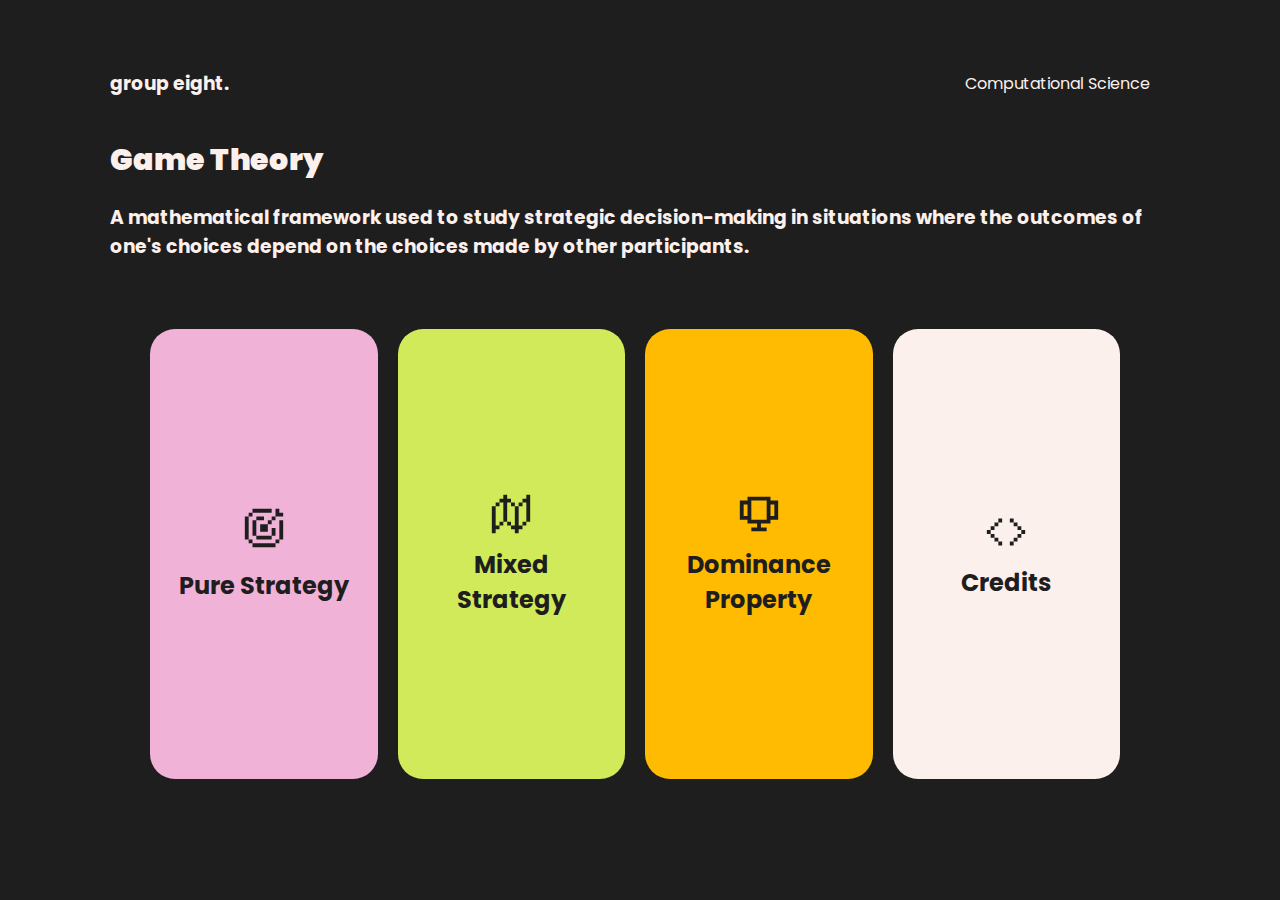
==== index.html @ 5813a45e "Inital commit" ====
<!DOCTYPE html>
<html lang="en">
<head>
    <meta charset="UTF-8">
    <meta http-equiv="X-UA-Compatible" content="IE=edge">
    <meta name="viewport" content="width=device-width, initial-scale=1.0">
    <title>Game Theory | by 8th </title>
    <link rel="stylesheet" href="style.css">
    <link rel="preconnect" href="https://fonts.googleapis.com">
    <link rel="preconnect" href="https://fonts.gstatic.com" crossorigin>
    <link href="https://fonts.googleapis.com/css2?family=Poppins&display=swap" rel="stylesheet">
</head>

<body>
    <div class="row">
      <div class="box">
        <nav>
            <h3 class ="white-txt">group eight.</h3>
            <p class="white-txt">Computational Science</p>    
        </nav>    

        <section>
            <h1 class="white-txt"><b>Game Theory</b></h1>
            <h3 class="white-txt">A mathematical framework used to study strategic decision-making in situations where the outcomes of one's choices depend on the choices made by other participants. </h3>    
        </section>
      </div>
    </div>

    <div class="row-box">
        <a href="pure.html">
          <div class="column" style="background-color: #F1B2D8;">
            <svg width="46" height="46" fill="currentColor" viewBox="0 0 24 24" xmlns="http://www.w3.org/2000/svg">
              <path d="M6 2h10v2H6V2ZM4 6V4h2v2H4Zm0 12H2V6h2v12Zm2 2H4v-2h2v2Zm12 0H6v2h12v-2Zm2-2v2h-2v-2h2Zm0 0h2V8h-2v10ZM12 6H8v2H6v8h2v2h8v-2h2v-4h-2v4H8V8h4V6Zm2 8v-4h2V8h2V6h4V4h-2V2h-2v4h-2v2h-2v2h-4v4h4Z"></path>
            </svg>
            <h2><a href="">Pure Strategy</a></h2>
          </div>
        </a>

        <div class="column" style="background-color:#D0EA59;">
          <svg width="46" height="46" fill="currentColor" viewBox="0 0 24 24" xmlns="http://www.w3.org/2000/svg">
            <path d="M8 2h2v2h2v2h-2v10H8V6H6V4h2V2ZM4 8V6h2v2H4Zm2 10v2H4v2H2V8h2v10h2Zm0 0h2v-2H6v2Zm6 0h-2v-2h2v2Zm2-10V6h-2v2h2Zm2 0h-2v10h-2v2h2v2h2v-2h2v-2h2v-2h2V2h-2v2h-2v2h-2v2Zm0 0h2V6h2v10h-2v2h-2V8Z"></path>
          </svg>
          <h2><a href="mixed.html">Mixed Strategy</a></h2>
        </div>
        <div class="column" style="background-color:#FFBB01;">
          <svg width="46" height="46" fill="currentColor" viewBox="0 0 24 24" xmlns="http://www.w3.org/2000/svg">
            <path d="M16 3H6v2H2v10h6V5h8v10h6V5h-4V3h-2Zm4 4v6h-2V7h2ZM6 13H4V7h2v6Zm12 2H6v2h12v-2Zm-7 2h2v2h3v2H8v-2h3v-2Z"></path>
          </svg>
          <h2><a href="dominance.html">Dominance Property</a></h2>

        </div>
        <div class="column" style="background-color:#FCF0EC;">
          <svg width="46" height="46" fill="currentColor" viewBox="0 0 24 24" xmlns="http://www.w3.org/2000/svg">
            <path d="M8 5h2v2H8V5ZM6 7h2v2H6V7ZM4 9h2v2H4V9Zm-2 2h2v2H2v-2Zm2 2h2v2H4v-2Zm2 2h2v2H6v-2Zm2 2h2v2H8v-2Zm8-12h-2v2h2V5Zm2 2h-2v2h2V7Zm2 2h-2v2h2V9Zm2 2h-2v2h2v-2Zm-2 2h-2v2h2v-2Zm-2 2h-2v2h2v-2Zm-2 2h-2v2h2v-2Z"></path>
          </svg>
          <h2><a href="credits.html">Credits</a></h2>
        </div>
    </div>
</body>
</html>
---- style.css ----
* {
box-sizing: border-box;

}

body{
background-color: #1E1E1E;
font-family: 'Poppins';
margin: 0;

}

.row{
    display: flex;
    justify-content: center; 
    margin: 50px;
    height: 20%;
}


nav{
    display: flex;
    justify-content: space-between;
    align-items: center;
    padding: 0px 0px 0px 0px;
    margin: 0px 80px 0px 60px;
}

section{
    margin: 0px 80px 0px 60px;
}


.row-box {
    display: flex;
    justify-content: center;
    gap: 20px;
    flex-wrap: wrap;
    margin: 0px 160px 0px 130px;
    
}


/* Create four equal columns that floats next to each other */
.column {
    flex: 0 0 calc(25% - 20px);
    display: flex;
    flex-direction: column;
    align-items: center;
    justify-content: center;
    padding: 20px;
    text-align: center;
    background-color: #F1B2D8;
    color: #1E1E1E;
    animation: "animate__fadeIn";
    animation-duration: 4s;
    border-radius: 25px;
    height: 450px;
    float: left;
    width: 25%;
    transition: transform 0.3s ease;
}

.column:hover {
    transform: scale(1.1);
  }
  
  .column img {
    transition: transform 0.3s ease-in-out;
  }
  
  .column:hover img {
    transform: scale(1.1);
  }



.row:after {
    content: "";
    display: table;
    clear: both;
}


.column svg {
margin-bottom: 10px;
}

.column h2 {
margin: 0;
}

a {
color: inherit; /* Use the color of the parent element */
text-decoration: none; /* Removes underline */
cursor: pointer;
}

p,h1,h3.white-txt{
color: #FCF0EC;
}

h1{
    font-size: 30px;
}
p.box-txt{
color: #1E1E1E;
}


/* Responsive layout - makes the four columns stack on top of each other instead of next to each other */
@media screen and (max-width: 600px) {
    .column {
    width: 100%;
    }
}

.column h2 {
    font-size: 16px;
  }
  
  @media (min-width: 768px) {
    .column h2 {
      font-size: 20px;
    }
  }
  
  @media (min-width: 992px) {
    .column h2 {
      font-size: 24px;
    }
  }
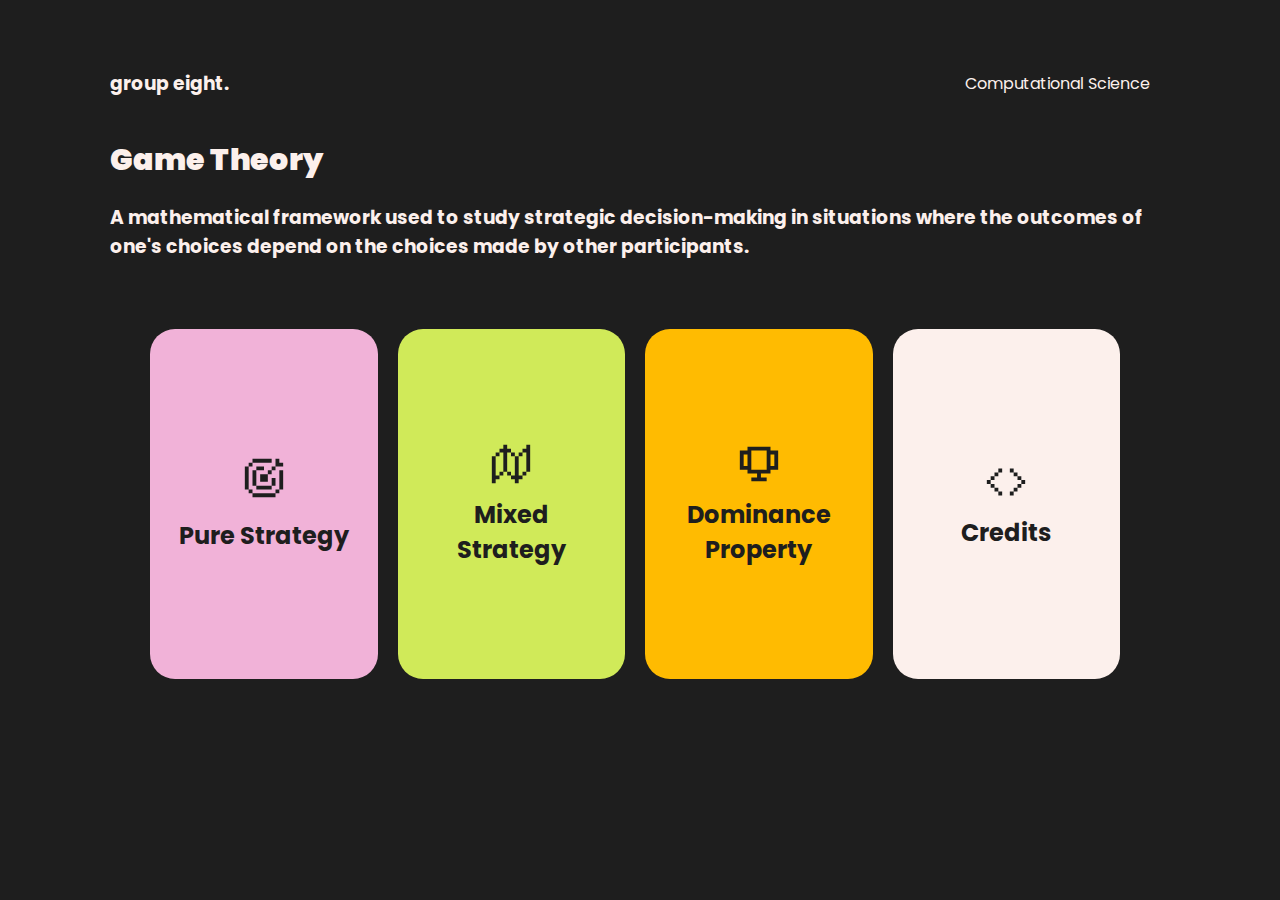
==== commit 212705cc: "Update HTML" ====
--- a/index.html
+++ b/index.html
@@ -4,7 +4,7 @@
     <meta charset="UTF-8">
     <meta http-equiv="X-UA-Compatible" content="IE=edge">
     <meta name="viewport" content="width=device-width, initial-scale=1.0">
-    <title>Game Theory | by 8th </title>
+    <title>Game Theory | 8th </title>
     <link rel="stylesheet" href="style.css">
     <link rel="preconnect" href="https://fonts.googleapis.com">
     <link rel="preconnect" href="https://fonts.gstatic.com" crossorigin>
@@ -32,7 +32,7 @@
             <svg width="46" height="46" fill="currentColor" viewBox="0 0 24 24" xmlns="http://www.w3.org/2000/svg">
               <path d="M6 2h10v2H6V2ZM4 6V4h2v2H4Zm0 12H2V6h2v12Zm2 2H4v-2h2v2Zm12 0H6v2h12v-2Zm2-2v2h-2v-2h2Zm0 0h2V8h-2v10ZM12 6H8v2H6v8h2v2h8v-2h2v-4h-2v4H8V8h4V6Zm2 8v-4h2V8h2V6h4V4h-2V2h-2v4h-2v2h-2v2h-4v4h4Z"></path>
             </svg>
-            <h2><a href="">Pure Strategy</a></h2>
+            <h2><a href="pure.html">Pure Strategy</a></h2>
           </div>
         </a>
 
--- a/style.css
+++ b/style.css
@@ -55,7 +55,7 @@
     animation: "animate__fadeIn";
     animation-duration: 4s;
     border-radius: 25px;
-    height: 450px;
+    height: 350px;
     float: left;
     width: 25%;
     transition: transform 0.3s ease;
